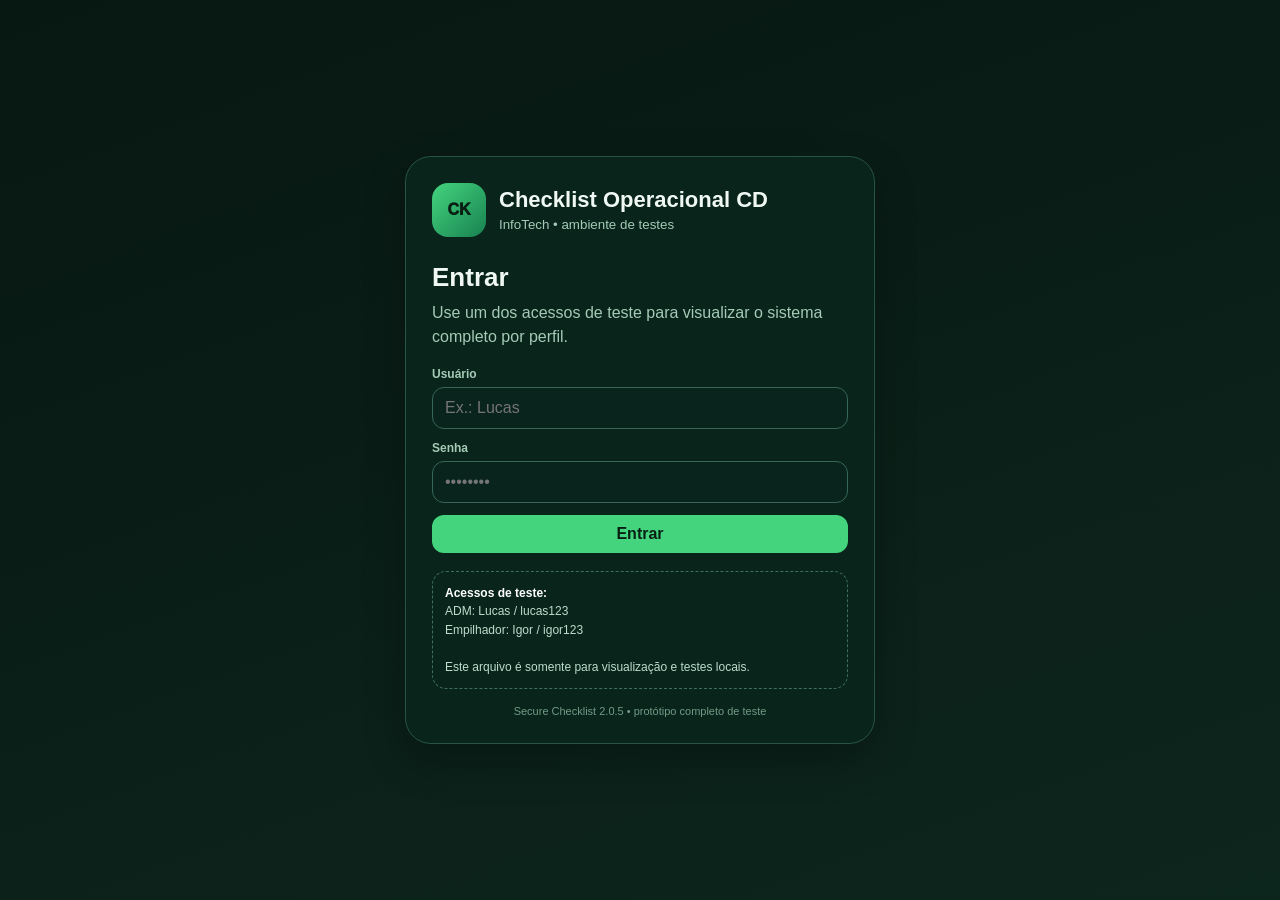
==== index.html @ dc39bf77 "Publica Checklist como página inicial do repositório" ====
<!doctype html>
<html lang="pt-BR">
<head>
<meta charset="utf-8">
<meta name="viewport" content="width=device-width,initial-scale=1,viewport-fit=cover">
<title>InfoTech • Checklist Operacional CD</title>
<style>
:root{
  --bg:#071711;--bg2:#0d261d;--panel:#102d22;--panel2:#173a2c;--line:#285443;
  --green:#44d47e;--green2:#2ab86a;--text:#eff8f2;--muted:#a5cbb7;--card:#f7fbf8;
  --ink:#12241b;--ok:#1c9a55;--warn:#d89a17;--crit:#d84a45;--info:#2d7dd2;
  --shadow:0 16px 40px rgba(0,0,0,.26);--radius:18px;--sidebar:286px;
}
*{box-sizing:border-box}html,body{margin:0;padding:0;background:linear-gradient(160deg,var(--bg),var(--bg2));color:var(--text);font-family:Inter,Segoe UI,Arial,sans-serif}body{min-height:100vh}button,input,select,textarea{font:inherit}button{cursor:pointer}.hidden{display:none!important}.muted{color:var(--muted)}
.btn{border:0;border-radius:12px;padding:10px 14px;font-weight:800;transition:.16s ease;background:#1a4334;color:#fff}.btn:hover{transform:translateY(-1px);filter:brightness(1.05)}.btn:active{transform:none}.btn.primary{background:var(--green);color:#082014}.btn.ghost{background:transparent;border:1px solid var(--line);color:#fff}.btn.danger{background:#7b2e2b}.btn.warn{background:#7a5914}.btn.small{padding:8px 10px;font-size:12px}.icon-btn{width:44px;height:44px;display:grid;place-items:center;padding:0;border-radius:13px}.icon-btn span{font-size:22px;line-height:1}

/* login */
.login-shell{min-height:100vh;display:grid;place-items:center;padding:20px}.login-card{width:min(470px,100%);background:rgba(9,37,28,.96);border:1px solid var(--line);border-radius:26px;padding:26px;box-shadow:var(--shadow)}.login-brand{display:flex;align-items:center;gap:13px}.login-logo{width:54px;height:54px;border-radius:16px;display:grid;place-items:center;background:linear-gradient(135deg,var(--green),#188250);color:#082014;font-weight:950}.login-brand h1{margin:0;font-size:22px}.login-brand small{display:block;color:var(--muted);margin-top:4px}.login-card h2{margin:25px 0 8px;font-size:26px}.login-card p{margin:0 0 18px;color:var(--muted);line-height:1.5}.field{margin-bottom:12px}.field label{display:block;font-size:12px;color:var(--muted);font-weight:800;margin-bottom:6px}.field input,.field select,.field textarea{width:100%;padding:11px 12px;border-radius:12px;border:1px solid #376856;background:#09241c;color:#fff;outline:none}.field textarea{min-height:88px;resize:vertical}.field input:focus,.field select:focus,.field textarea:focus{border-color:var(--green)}.login-error{margin:10px 0 0;padding:10px 12px;border-radius:12px;background:#4b211f;border:1px solid #7f3530;color:#ffd9d6;font-size:13px}.demo-hint{margin-top:18px;padding:12px;border:1px dashed #3f705a;border-radius:14px;color:#bddccc;font-size:12px;line-height:1.55}.demo-hint b{color:#fff}.version{text-align:center;color:#729b87;font-size:11px;margin-top:16px}

/* app shell */
.app{max-width:1450px;margin:0 auto;padding:12px}.topbar{position:sticky;top:8px;z-index:30;display:flex;align-items:center;justify-content:space-between;gap:12px;padding:10px 14px;border:1px solid var(--line);border-radius:18px;background:rgba(7,24,18,.93);backdrop-filter:blur(12px);box-shadow:var(--shadow)}.top-left{display:flex;align-items:center;gap:10px;min-width:0}.brand{display:flex;align-items:center;gap:11px;min-width:0}.logo{width:44px;height:44px;border-radius:14px;display:grid;place-items:center;background:linear-gradient(135deg,var(--green),#1c8a54);font-weight:900;color:#092014;flex:0 0 auto}.brand h1{margin:0;font-size:19px;line-height:1.05;white-space:nowrap;overflow:hidden;text-overflow:ellipsis}.brand small{display:block;color:var(--muted);margin-top:4px;font-size:12px}.top-right{display:flex;align-items:center;gap:8px;flex-wrap:wrap;justify-content:flex-end}.chip{padding:8px 10px;border-radius:999px;border:1px solid var(--line);background:#0c221a;color:var(--muted);font-size:12px;white-space:nowrap}.chip b{color:var(--text)}
.hero{padding:14px 4px 10px;display:flex;align-items:center;justify-content:space-between;gap:12px;flex-wrap:wrap}.hero h2{margin:0;font-size:18px}.hero p{margin:4px 0 0;color:var(--muted);font-size:13px}.hero-actions{display:flex;gap:8px;flex-wrap:wrap}
.kpis{display:grid;grid-template-columns:repeat(5,1fr);gap:10px;margin-bottom:12px}.kpi{background:linear-gradient(145deg,#103527,#0d281f);border:1px solid var(--line);border-radius:16px;padding:12px}.kpi span{display:block;font-size:11px;text-transform:uppercase;letter-spacing:.04em;color:var(--muted)}.kpi strong{display:block;font-size:26px;margin-top:5px}.kpi small{display:block;margin-top:4px;color:#7eb095;font-size:12px}
.nav{display:flex;gap:8px;padding:7px;border:1px solid var(--line);border-radius:15px;background:#0b241c;overflow:auto;margin-bottom:12px}.nav button{border:0;background:transparent;color:var(--muted);padding:10px 14px;border-radius:11px;font-weight:900;white-space:nowrap}.nav button.active{background:var(--green);color:#092014}.toolbar{display:flex;align-items:center;justify-content:space-between;gap:10px;flex-wrap:wrap;margin-bottom:12px}.search{flex:1;min-width:220px}.search input,.toolbar select{width:100%;padding:11px 12px;border-radius:12px;border:1px solid var(--line);background:#0a241b;color:#fff;outline:none}.toolbar select{min-width:160px}.toolbar-right{display:flex;gap:8px;flex-wrap:wrap}
.grid{display:grid;gap:10px}.grid.battery-grid{grid-template-columns:repeat(var(--battery-cols,4),minmax(0,1fr))}.grid.standard-grid{grid-template-columns:repeat(3,minmax(0,1fr))}.card{position:relative;overflow:hidden;background:var(--card);color:var(--ink);border-radius:18px;padding:13px 13px 12px 15px;box-shadow:0 10px 24px rgba(0,0,0,.12);min-width:0}.card::before{content:"";position:absolute;left:0;top:0;bottom:0;width:6px;background:#8aa193}.card.ok::before{background:var(--ok)}.card.warn::before{background:var(--warn)}.card.crit::before{background:var(--crit)}.card.inactive{opacity:.55;filter:grayscale(.2)}.card-head{display:flex;align-items:flex-start;justify-content:space-between;gap:10px;margin-bottom:10px}.code{font-size:11px;text-transform:uppercase;color:#5c7567;font-weight:800;letter-spacing:.05em}.title{font-size:18px;font-weight:900;line-height:1.1;margin-top:2px}.badge{padding:6px 9px;border-radius:999px;font-size:10px;font-weight:900;white-space:nowrap;display:inline-block}.badge.ok{background:#ddf5e6;color:#16713f}.badge.warn{background:#fff1cd;color:#8d5d01}.badge.crit{background:#ffe1df;color:#a5312d}.badge.info{background:#e0edff;color:#215d9e}.badge.gray{background:#e8ecea;color:#5b6f65}.meta{display:grid;grid-template-columns:1fr 1fr;gap:8px;margin-bottom:9px}.meta-box{background:#ecf5f0;border-radius:11px;padding:8px}.meta-box span{display:block;font-size:10px;text-transform:uppercase;color:#5d7668;letter-spacing:.03em}.meta-box b{display:block;font-size:13px;margin-top:4px}.obs{background:#edf5f1;border-radius:11px;padding:9px;font-size:12px;color:#456054;min-height:54px;line-height:1.35}.foot{display:flex;align-items:center;justify-content:space-between;gap:8px;margin-top:10px}.foot small{color:#687f72;font-size:11px}.foot .btn{padding:8px 12px;font-size:12px;border-radius:10px}
.panel{background:#0d2a1f;border:1px solid var(--line);border-radius:16px;padding:14px}.panel h3{margin:0 0 6px;font-size:16px}.panel p{margin:0;color:var(--muted);font-size:13px}.history{display:grid;gap:9px}.history-item{display:flex;align-items:flex-start;justify-content:space-between;gap:14px;background:var(--card);color:var(--ink);padding:13px;border-radius:15px}.history-item b{display:block;color:#137442}.history-item small{display:block;color:#6d8478;margin-top:4px;line-height:1.35}.history-right{text-align:right;min-width:120px}.history-right time{display:block;color:#6d8478;font-size:11px;margin-top:6px}.empty{padding:34px 18px;text-align:center;color:var(--muted);border:1px dashed var(--line);border-radius:16px}

/* sidebar ADM */
.backdrop{position:fixed;inset:0;background:rgba(0,0,0,.45);z-index:60;opacity:0;pointer-events:none;transition:.18s}.backdrop.show{opacity:1;pointer-events:auto}.sidebar{position:fixed;left:0;top:0;bottom:0;width:min(var(--sidebar),88vw);z-index:70;background:#071d16;border-right:1px solid var(--line);box-shadow:20px 0 50px rgba(0,0,0,.35);transform:translateX(-105%);transition:.22s ease;display:flex;flex-direction:column}.sidebar.open{transform:translateX(0)}.sidebar-head{display:flex;align-items:center;justify-content:space-between;padding:16px;border-bottom:1px solid var(--line)}.sidebar-head .brand h1{font-size:17px}.sidebar-user{margin:12px 14px;padding:11px;border-radius:14px;background:#0f2d23;border:1px solid var(--line)}.sidebar-user b{display:block}.sidebar-user small{display:block;color:var(--muted);margin-top:4px}.side-nav{padding:8px;display:grid;gap:5px;overflow:auto}.side-nav button{display:flex;align-items:center;gap:10px;text-align:left;border:0;border-radius:12px;padding:11px 12px;background:transparent;color:#c9e0d5;font-weight:800}.side-nav button:hover{background:#0f3025}.side-nav button.active{background:var(--green);color:#082014}.side-nav .sep{height:1px;background:var(--line);margin:6px 4px}.side-nav .danger-link{color:#ffc0bc}.sidebar-foot{margin-top:auto;padding:12px;border-top:1px solid var(--line);font-size:11px;color:#739a87}

/* ADM pages */
.admin-page{display:none}.admin-page.active{display:block}.admin-header{display:flex;align-items:flex-end;justify-content:space-between;gap:12px;flex-wrap:wrap;margin:4px 0 12px}.admin-header h2{margin:0;font-size:21px}.admin-header p{margin:5px 0 0;color:var(--muted);font-size:13px}.admin-actions{display:flex;gap:8px;flex-wrap:wrap}.admin-kpis{display:grid;grid-template-columns:repeat(4,1fr);gap:10px;margin-bottom:12px}.admin-grid{display:grid;grid-template-columns:1fr 1fr;gap:12px}.admin-card{background:#0e2b21;border:1px solid var(--line);border-radius:17px;padding:14px}.admin-card.full{grid-column:1/-1}.admin-card h3{margin:0 0 6px;font-size:16px}.admin-card p{margin:0 0 12px;color:var(--muted);font-size:12px}.list{display:grid;gap:8px}.list-row{display:flex;justify-content:space-between;gap:12px;align-items:center;padding:10px;border:1px solid var(--line);border-radius:12px;background:#0b241b}.list-row .main{min-width:0}.list-row b{display:block}.list-row small{display:block;color:var(--muted);margin-top:4px}.list-row .controls{display:flex;gap:6px;flex-wrap:wrap;justify-content:flex-end}.progress{height:9px;border-radius:999px;background:#0a2018;overflow:hidden;border:1px solid var(--line)}.progress > span{display:block;height:100%;background:var(--green)}.table-wrap{overflow:auto;border-radius:14px;border:1px solid var(--line)}table{width:100%;border-collapse:collapse;min-width:760px;background:#f8fbfa;color:#10221a}th,td{padding:11px 12px;border-bottom:1px solid #d9e6df;font-size:12px;text-align:left}th{background:#e7f2ed;color:#315548;position:sticky;top:0}td small{color:#6a7f74}.split{display:grid;grid-template-columns:1.2fr .8fr;gap:12px}.filter-row{display:flex;gap:8px;flex-wrap:wrap;margin-bottom:10px}.filter-row input,.filter-row select{padding:10px 11px;border:1px solid var(--line);background:#09241c;color:#fff;border-radius:11px}.statline{display:flex;justify-content:space-between;gap:10px;padding:8px 0;border-bottom:1px solid rgba(255,255,255,.07);font-size:13px}.statline:last-child{border-bottom:0}.statline span{color:var(--muted)}

/* modal */
dialog{width:min(580px,calc(100vw - 24px));border:1px solid var(--line);border-radius:20px;padding:0;background:#0d2b21;color:#fff;box-shadow:var(--shadow)}dialog::backdrop{background:rgba(0,0,0,.48)}.dialog-head,.dialog-foot{padding:16px 18px;border-bottom:1px solid rgba(255,255,255,.08)}.dialog-foot{border-bottom:0;border-top:1px solid rgba(255,255,255,.08);display:flex;justify-content:flex-end;gap:8px;flex-wrap:wrap}.dialog-head h3{margin:0;font-size:18px}.dialog-body{padding:16px 18px}.form-grid{display:grid;grid-template-columns:1fr 1fr;gap:12px}.span-2{grid-column:1/-1}.check-items{display:grid;gap:8px;margin-top:8px}.check-row{display:grid;grid-template-columns:1fr 130px;gap:8px;align-items:center;background:#113226;border-radius:12px;padding:10px}.toast{position:fixed;left:50%;bottom:18px;transform:translateX(-50%) translateY(20px);opacity:0;pointer-events:none;transition:.18s ease;background:#0e2d22;border:1px solid var(--line);color:#fff;padding:12px 15px;border-radius:999px;box-shadow:var(--shadow);z-index:100;max-width:min(95vw,540px);text-align:center}.toast.show{opacity:1;transform:translateX(-50%) translateY(0)}.footer-label{margin-top:12px;text-align:center;color:#80a995;font-size:11px}

@media (max-width:1180px){.grid.battery-grid{grid-template-columns:repeat(var(--battery-cols,4),minmax(0,1fr))}.grid.standard-grid{grid-template-columns:repeat(2,minmax(0,1fr))}.admin-kpis{grid-template-columns:repeat(2,1fr)}}
@media (max-width:930px){.kpis{grid-template-columns:repeat(3,1fr)}.grid.battery-grid{grid-template-columns:repeat(3,minmax(0,1fr))}.admin-grid,.split{grid-template-columns:1fr}.admin-card.full{grid-column:auto}.topbar{align-items:flex-start}}
@media (max-width:720px){.app{padding:10px}.brand h1{font-size:17px}.top-right .chip:nth-of-type(2){display:none}.hero{padding-top:10px}.hero h2{font-size:16px}.kpis{grid-template-columns:repeat(2,1fr)}.grid.battery-grid,.grid.standard-grid{grid-template-columns:repeat(2,minmax(0,1fr))}.form-grid{grid-template-columns:1fr}.span-2{grid-column:auto}.check-row{grid-template-columns:1fr}.admin-kpis{grid-template-columns:1fr 1fr}.list-row{align-items:flex-start;flex-direction:column}.list-row .controls{justify-content:flex-start}}
@media (max-width:460px){.grid.battery-grid,.grid.standard-grid{grid-template-columns:1fr}.kpis,.admin-kpis{grid-template-columns:1fr 1fr}.meta{grid-template-columns:1fr}.history-item{flex-direction:column}.history-right{text-align:left;min-width:0}.brand small{display:none}}
@media print{.topbar,.hero-actions,.toolbar,.nav,.sidebar,.backdrop,.footer-label,.foot .btn{display:none!important}body{background:#fff;color:#000}.app{max-width:none;padding:0}}
</style>
</head>
<body>

<section class="login-shell" id="loginScreen">
  <div class="login-card">
    <div class="login-brand"><div class="login-logo">CK</div><div><h1>Checklist Operacional CD</h1><small>InfoTech • ambiente de testes</small></div></div>
    <h2>Entrar</h2>
    <p>Use um dos acessos de teste para visualizar o sistema completo por perfil.</p>
    <form id="loginForm">
      <div class="field"><label>Usuário</label><input id="loginUser" autocomplete="username" placeholder="Ex.: Lucas"></div>
      <div class="field"><label>Senha</label><input id="loginPass" type="password" autocomplete="current-password" placeholder="••••••••"></div>
      <button class="btn primary" style="width:100%" type="submit">Entrar</button>
      <div class="login-error hidden" id="loginError">Usuário ou senha incorretos.</div>
    </form>
    <div class="demo-hint"><b>Acessos de teste:</b><br>ADM: Lucas / lucas123<br>Empilhador: Igor / igor123<br><br>Este arquivo é somente para visualização e testes locais.</div>
    <div class="version">Secure Checklist 2.0.5 • protótipo completo de teste</div>
  </div>
</section>

<div id="appScreen" class="hidden">
  <div class="backdrop" id="backdrop"></div>

  <aside class="sidebar" id="sidebar">
    <div class="sidebar-head">
      <div class="brand"><div class="logo">CK</div><div><h1>Administração</h1><small>Checklist CD</small></div></div>
      <button class="btn ghost small" id="closeSidebar">Fechar</button>
    </div>
    <div class="sidebar-user"><b id="sideUser">Lucas</b><small id="sideRole">Administrador</small></div>
    <nav class="side-nav" id="sideNav">
      <button class="active" data-admin-page="overview">▦ Visão geral</button>
      <button data-admin-page="operations">✓ Checklists</button>
      <button data-admin-page="equipment">▣ Equipamentos</button>
      <button data-admin-page="issues">⚠ Pendências</button>
      <button data-admin-page="history">◷ Histórico / Auditoria</button>
      <button data-admin-page="users">♙ Usuários e acessos</button>
      <button data-admin-page="templates">☷ Modelos de checklist</button>
      <button data-admin-page="reports">▤ Relatórios</button>
      <button data-admin-page="settings">⚙ Configurações</button>
      <div class="sep"></div>
      <button id="backToOperation">← Voltar para operação</button>
      <button class="danger-link" id="sideLogout">⏻ Sair</button>
    </nav>
    <div class="sidebar-foot">InfoTech • protótipo local • dados demonstrativos</div>
  </aside>

  <main class="app">
    <header class="topbar">
      <div class="top-left">
        <button class="btn ghost icon-btn hidden" id="menuBtn" aria-label="Abrir menu"><span>☰</span></button>
        <div class="brand"><div class="logo">CK</div><div><h1>Checklist Operacional CD</h1><small>Selene • tablet / totem</small></div></div>
      </div>
      <div class="top-right">
        <div class="chip"><b id="userName">Usuário</b></div>
        <div class="chip"><b id="roleName">Perfil</b></div>
        <div class="chip"><b>Turno:</b> T3 • 21:30–05:00</div>
        <button class="btn ghost small" id="logoutBtn">Sair</button>
      </div>
    </header>

    <section id="operationView">
      <section class="hero">
        <div><h2>Controle rápido dos equipamentos</h2><p><span id="todayText"></span> • <span id="serverTime"></span></p></div>
        <div class="hero-actions"><button class="btn ghost" id="printBtn">Imprimir / PDF</button><button class="btn ghost" id="exportBtn">Exportar CSV</button><button class="btn primary" id="newChecklistBtn">+ Novo checklist</button></div>
      </section>

      <section class="kpis">
        <div class="kpi"><span>OK</span><strong id="kpiOk">0</strong><small>em dia</small></div>
        <div class="kpi"><span>Atenção</span><strong id="kpiWarn">0</strong><small>acompanhar</small></div>
        <div class="kpi"><span>Críticos</span><strong id="kpiCrit">0</strong><small>ação necessária</small></div>
        <div class="kpi"><span>Trocas</span><strong id="kpiSwaps">0</strong><small>últimos registros</small></div>
        <div class="kpi"><span>Histórico</span><strong id="kpiHistory">0</strong><small>eventos salvos</small></div>
      </section>

      <nav class="nav" id="nav">
        <button class="active" data-tab="bateria">Baterias</button>
        <button data-tab="empilhadeira">Empilhadeiras</button>
        <button data-tab="tablet">Tablets</button>
        <button data-tab="historico">Histórico</button>
      </nav>

      <section class="toolbar" id="toolbar">
        <div class="search"><input id="searchInput" placeholder="Pesquisar código, equipamento, operador ou observação"></div>
        <div class="toolbar-right"><select id="statusFilter"><option value="all">Todos os status</option><option value="ok">OK</option><option value="warn">Atenção</option><option value="crit">Crítico</option></select></div>
      </section>

      <section id="equipmentsSection"><div id="equipmentGrid" class="grid battery-grid"></div></section>
      <section id="historySection" class="hidden"><div class="panel" style="margin-bottom:10px"><h3>Histórico de checklists</h3><p>Um novo checklist atualiza o estado atual do equipamento e mantém os registros anteriores no histórico.</p></div><div class="history" id="historyList"></div></section>
    </section>

    <section id="adminView" class="hidden">
      <div class="admin-page active" data-page="overview">
        <div class="admin-header"><div><h2>Visão geral do ADM</h2><p>Resumo da operação e atalhos administrativos.</p></div><div class="admin-actions"><button class="btn primary" data-open-checklist>+ Novo checklist</button><button class="btn" data-admin-page-jump="issues">Ver pendências</button></div></div>
        <div class="admin-kpis">
          <div class="kpi"><span>Equipamentos ativos</span><strong id="admActive">0</strong><small>cadastrados</small></div>
          <div class="kpi"><span>Pendências abertas</span><strong id="admIssues">0</strong><small>em tratamento</small></div>
          <div class="kpi"><span>Checklists hoje</span><strong id="admToday">0</strong><small>registrados</small></div>
          <div class="kpi"><span>Usuários ativos</span><strong id="admUsers">0</strong><small>com acesso</small></div>
        </div>
        <div class="admin-grid">
          <div class="admin-card"><h3>Status da operação</h3><p>Distribuição atual dos equipamentos.</p><div class="statline"><span>OK</span><b id="admOk"></b></div><div class="statline"><span>Atenção</span><b id="admWarn"></b></div><div class="statline"><span>Críticos</span><b id="admCrit"></b></div><div class="statline"><span>Inativos</span><b id="admInactive"></b></div></div>
          <div class="admin-card"><h3>Ações rápidas</h3><p>Atalhos sem encher a tela principal.</p><div class="list"><button class="btn" data-admin-page-jump="equipment">Gerenciar equipamentos</button><button class="btn" data-admin-page-jump="users">Gerenciar acessos</button><button class="btn" data-admin-page-jump="templates">Modelos de checklist</button><button class="btn" data-admin-page-jump="reports">Relatórios</button></div></div>
          <div class="admin-card full"><h3>Últimas ocorrências</h3><p>Registros recentes com atenção administrativa.</p><div id="admRecent" class="list"></div></div>
        </div>
      </div>

      <div class="admin-page" data-page="operations">
        <div class="admin-header"><div><h2>Checklists</h2><p>O ADM pode executar os mesmos checklists do perfil operacional e acompanhar os últimos registros.</p></div><div class="admin-actions"><button class="btn primary" data-open-checklist>+ Novo checklist</button><button class="btn" id="goOperationBtn">Abrir tela operacional</button></div></div>
        <div class="split"><div class="admin-card"><h3>Últimos checklists</h3><div id="admChecklistList" class="list"></div></div><div class="admin-card"><h3>Resumo por tipo</h3><div class="statline"><span>Baterias</span><b id="sumBat"></b></div><div class="statline"><span>Empilhadeiras</span><b id="sumEmp"></b></div><div class="statline"><span>Tablets</span><b id="sumTab"></b></div><div class="statline"><span>Histórico total</span><b id="sumHist"></b></div></div></div>
      </div>

      <div class="admin-page" data-page="equipment">
        <div class="admin-header"><div><h2>Equipamentos</h2><p>Cadastre, edite, ative ou desative equipamentos sem apagar o histórico.</p></div><div class="admin-actions"><button class="btn primary" id="addEquipmentBtn">+ Adicionar equipamento</button></div></div>
        <div class="filter-row"><input id="admEquipSearch" placeholder="Pesquisar equipamento"><select id="admEquipType"><option value="all">Todos os tipos</option><option value="bateria">Baterias</option><option value="empilhadeira">Empilhadeiras</option><option value="tablet">Tablets</option></select></div>
        <div id="equipmentAdminList" class="list"></div>
      </div>

      <div class="admin-page" data-page="issues">
        <div class="admin-header"><div><h2>Pendências</h2><p>Trate itens críticos ou em atenção e registre a solução.</p></div><div class="admin-actions"><button class="btn" id="resolveAllDemo">Resolver pendências de teste</button></div></div>
        <div id="issuesList" class="list"></div>
      </div>

      <div class="admin-page" data-page="history">
        <div class="admin-header"><div><h2>Histórico / Auditoria</h2><p>Visualização de eventos de checklist, alterações administrativas e acessos.</p></div><div class="admin-actions"><button class="btn" id="downloadAudit">Exportar auditoria</button></div></div>
        <div class="table-wrap"><table><thead><tr><th>Data/hora</th><th>Usuário</th><th>Evento</th><th>Origem</th><th>Detalhe</th></tr></thead><tbody id="auditBody"></tbody></table></div>
      </div>

      <div class="admin-page" data-page="users">
        <div class="admin-header"><div><h2>Usuários e acessos</h2><p>Gerencie quem entra como ADM/TI ou Operador/Empilhador.</p></div><div class="admin-actions"><button class="btn primary" id="addUserBtn">+ Adicionar usuário</button></div></div>
        <div id="usersList" class="list"></div>
      </div>

      <div class="admin-page" data-page="templates">
        <div class="admin-header"><div><h2>Modelos de checklist</h2><p>Itens usados em cada tipo de equipamento. No sistema real, versões homologadas ficam auditadas.</p></div><div class="admin-actions"><button class="btn" id="newTemplateBtn">Nova versão</button></div></div>
        <div id="templatesList" class="admin-grid"></div>
      </div>

      <div class="admin-page" data-page="reports">
        <div class="admin-header"><div><h2>Relatórios</h2><p>Resumo operacional para acompanhamento e apresentação.</p></div><div class="admin-actions"><button class="btn" id="reportCsv">Exportar CSV</button><button class="btn" id="reportPdf">Imprimir / PDF</button></div></div>
        <div class="admin-grid"><div class="admin-card"><h3>Conformidade atual</h3><p>Percentual de equipamentos sem alerta.</p><div class="progress"><span id="complianceBar" style="width:0%"></span></div><div class="statline"><span>Conformidade</span><b id="complianceText"></b></div></div><div class="admin-card"><h3>Registros</h3><div class="statline"><span>Histórico</span><b id="reportHist"></b></div><div class="statline"><span>Pendências</span><b id="reportIssues"></b></div><div class="statline"><span>Equipamentos</span><b id="reportEquip"></b></div></div><div class="admin-card full"><h3>Observação</h3><p>Na versão conectada ao servidor, os relatórios podem consolidar período, operador, equipamento, status e auditoria sem expor dados desnecessários.</p></div></div>
      </div>

      <div class="admin-page" data-page="settings">
        <div class="admin-header"><div><h2>Configurações</h2><p>Preferências gerais do ambiente de checklist.</p></div></div>
        <div class="admin-grid"><div class="admin-card"><h3>Interface</h3><div class="field"><label>Grade de baterias no tablet</label><select id="gridSetting"><option value="4" selected>4 colunas</option><option value="3">3 colunas</option><option value="2">2 colunas</option></select></div><button class="btn" id="saveUiSettings">Salvar aparência</button></div><div class="admin-card"><h3>Operação</h3><div class="field"><label>Regra do novo checklist</label><select disabled><option>Atualiza o estado atual e mantém o anterior no histórico</option></select></div><p style="margin-top:10px">Essa regra fica fixa para não duplicar cards do mesmo equipamento.</p></div><div class="admin-card"><h3>Backup</h3><p>No servidor real, backup e restauração ficam protegidos pelo perfil TI.</p><button class="btn" id="backupBtn">Simular backup</button></div><div class="admin-card"><h3>Saúde do sistema</h3><p>Validação visual do protótipo local.</p><button class="btn" id="healthBtn">Executar verificação</button><div id="healthResult" class="muted" style="margin-top:10px;font-size:12px"></div></div></div>
      </div>
    </section>

    <div class="footer-label">InfoTech • Secure Checklist 2.0.5 • arquivo completo para testes locais</div>
  </main>
</div>

<dialog id="checklistDialog">
  <div class="dialog-head"><h3>Novo checklist</h3></div>
  <form id="checklistForm"><div class="dialog-body"><div class="form-grid">
    <div class="field"><label>Tipo</label><select id="ckType"><option value="bateria">Bateria</option><option value="empilhadeira">Empilhadeira</option><option value="tablet">Tablet</option></select></div>
    <div class="field"><label>Equipamento</label><select id="ckEquipment"></select></div>
    <div class="field battery-field"><label>Nível de água</label><select id="ckWater"><option value="Cheio">Cheio</option><option value="Abastecer">Abastecer</option><option value="Vazio">Vazio</option></select></div>
    <div class="field"><label>Status final</label><select id="ckStatus"><option value="ok">OK</option><option value="warn">Atenção</option><option value="crit">Crítico</option></select></div>
    <div class="field"><label>Operador</label><input id="ckOperator" maxlength="80"></div>
    <div class="field battery-field"><label>Litros</label><input id="ckLiters" inputmode="decimal" placeholder="Ex.: 2,5"></div>
    <div class="field span-2"><label>Observação</label><textarea id="ckObservation" maxlength="500" placeholder="Descreva o que foi verificado..."></textarea></div>
  </div><div style="margin-top:14px;font-size:13px;font-weight:800">Itens de verificação</div><div class="check-items" id="checkItems"></div></div>
  <div class="dialog-foot"><button type="button" class="btn ghost" data-close="checklistDialog">Cancelar</button><button type="submit" class="btn primary">Salvar checklist</button></div></form>
</dialog>

<dialog id="equipmentDialog">
  <div class="dialog-head"><h3 id="equipmentDialogTitle">Adicionar equipamento</h3></div>
  <form id="equipmentForm"><div class="dialog-body"><div class="form-grid">
    <div class="field"><label>Código</label><input id="eqCode" maxlength="20" placeholder="Ex.: BAT-11"></div>
    <div class="field"><label>Nome</label><input id="eqName" maxlength="60" placeholder="Ex.: Bateria 11"></div>
    <div class="field"><label>Tipo</label><select id="eqType"><option value="bateria">Bateria</option><option value="empilhadeira">Empilhadeira</option><option value="tablet">Tablet</option></select></div>
    <div class="field"><label>Status inicial</label><select id="eqStatus"><option value="ok">OK</option><option value="warn">Atenção</option><option value="crit">Crítico</option></select></div>
  </div></div><div class="dialog-foot"><button type="button" class="btn ghost" data-close="equipmentDialog">Cancelar</button><button type="submit" class="btn primary">Salvar</button></div></form>
</dialog>

<dialog id="userDialog">
  <div class="dialog-head"><h3>Adicionar usuário</h3></div>
  <form id="userForm"><div class="dialog-body"><div class="form-grid">
    <div class="field"><label>Nome</label><input id="usrName" maxlength="60"></div>
    <div class="field"><label>Usuário</label><input id="usrUser" maxlength="30"></div>
    <div class="field"><label>Perfil</label><select id="usrRole"><option value="emp">Empilhador / Operador</option><option value="adm">ADM / TI</option></select></div>
    <div class="field"><label>Senha temporária</label><input id="usrPass" type="text" maxlength="30"></div>
  </div></div><div class="dialog-foot"><button type="button" class="btn ghost" data-close="userDialog">Cancelar</button><button type="submit" class="btn primary">Criar acesso</button></div></form>
</dialog>

<dialog id="issueDialog">
  <div class="dialog-head"><h3>Tratar pendência</h3></div>
  <form id="issueForm"><div class="dialog-body"><input type="hidden" id="issueId"><div class="field"><label>Equipamento</label><input id="issueEquipment" readonly></div><div class="field"><label>Status</label><select id="issueStatus"><option value="open">Aberta</option><option value="in_progress">Em tratamento</option><option value="resolved">Resolvida</option></select></div><div class="field"><label>Resolução / observação</label><textarea id="issueResolution"></textarea></div></div><div class="dialog-foot"><button type="button" class="btn ghost" data-close="issueDialog">Cancelar</button><button type="submit" class="btn primary">Salvar tratamento</button></div></form>
</dialog>

<div class="toast" id="toast"></div>

<script>
(()=>{
const $=(s,p=document)=>p.querySelector(s), $$=(s,p=document)=>Array.from(p.querySelectorAll(s));
const statusLabel={ok:'OK',warn:'ATENÇÃO',crit:'CRÍTICO'};
const typeLabel={bateria:'Bateria',empilhadeira:'Empilhadeira',tablet:'Tablet'};
const templates={bateria:['Integridade externa','Cabos e conectores','Oxidação / vazamento','Nível de água'],empilhadeira:['Freios','Buzina / sinalização','Garfos / torre','Rodas / pneus','Vazamentos aparentes'],tablet:['Tela e touch','Bateria','Conector / carregamento','Rede / acesso ao sistema']};
const now=new Date();
function fmt(dt){return new Date(dt).toLocaleString('pt-BR',{day:'2-digit',month:'2-digit',year:'numeric',hour:'2-digit',minute:'2-digit'})}
function esc(v){return String(v??'').replace(/[&<>"']/g,m=>({"&":"&amp;","<":"&lt;",">":"&gt;","\"":"&quot;","'":"&#39;"}[m]))}
function toast(msg){const t=$('#toast');t.textContent=msg;t.classList.add('show');clearTimeout(window._toast);window._toast=setTimeout(()=>t.classList.remove('show'),2500)}
function uid(prefix='id'){return prefix+'_'+Date.now()+'_'+Math.random().toString(16).slice(2)}

let users=[
  {id:'u1',name:'Lucas',username:'Lucas',password:'lucas123',role:'adm',active:true},
  {id:'u2',name:'Igor',username:'Igor',password:'igor123',role:'emp',active:true}
];
let equipment=[
  {id:'bat01',code:'BAT-01',name:'Bateria 01',type:'bateria',status:'ok',water:'Cheio',liters:'2,5',operator:'Igor',obs:'Abastecimento concluído, conectores em boas condições.',lastCheck:'2026-09-01T01:50:00',active:true},
  {id:'bat03',code:'BAT-03',name:'Bateria 03',type:'bateria',status:'warn',water:'Abastecer',liters:'0',operator:'Igor',obs:'Nível de água requer acompanhamento.',lastCheck:'2026-09-01T01:32:00',active:true},
  {id:'bat05',code:'BAT-05',name:'Bateria 05',type:'bateria',status:'ok',water:'Cheio',liters:'1,8',operator:'Igor',obs:'Sem observações.',lastCheck:'2026-09-01T00:58:00',active:true},
  {id:'bat06',code:'BAT-06',name:'Bateria 06',type:'bateria',status:'ok',water:'Cheio',liters:'2,0',operator:'Igor',obs:'Checklist finalizado.',lastCheck:'2026-09-01T00:41:00',active:true},
  {id:'bat07',code:'BAT-07',name:'Bateria 07',type:'bateria',status:'crit',water:'Vazio',liters:'0',operator:'Igor',obs:'Sem água suficiente. Não liberar sem reabastecer.',lastCheck:'2026-09-01T00:20:00',active:true},
  {id:'bat08',code:'BAT-08',name:'Bateria 08',type:'bateria',status:'ok',water:'Cheio',liters:'2,2',operator:'Igor',obs:'Sem observações.',lastCheck:'2026-09-01T01:10:00',active:true},
  {id:'bat09',code:'BAT-09',name:'Bateria 09',type:'bateria',status:'warn',water:'Abastecer',liters:'0,5',operator:'Igor',obs:'Revisar novamente no próximo turno.',lastCheck:'2026-09-01T01:03:00',active:true},
  {id:'bat10',code:'BAT-10',name:'Bateria 10',type:'bateria',status:'ok',water:'Cheio',liters:'1,4',operator:'Igor',obs:'Sem observações.',lastCheck:'2026-09-01T00:33:00',active:true},
  {id:'emp01',code:'EMP-01',name:'Empilhadeira 01',type:'empilhadeira',status:'ok',operator:'Igor',obs:'Checklist em dia.',lastCheck:'2026-09-01T01:20:00',active:true},
  {id:'emp03',code:'EMP-03',name:'Empilhadeira 03',type:'empilhadeira',status:'crit',operator:'Igor',obs:'Revisar condição dos cabos antes da próxima operação.',lastCheck:'2026-09-01T00:55:00',active:true},
  {id:'toy01',code:'TOY-01',name:'Toyota 01',type:'empilhadeira',status:'ok',operator:'Igor',obs:'Sem observações.',lastCheck:'2026-09-01T01:14:00',active:true},
  {id:'tab01',code:'TAB-01',name:'Tablet 01',type:'tablet',status:'ok',operator:'Lucas',obs:'Operacional.',lastCheck:'2026-09-01T01:37:00',active:true},
  {id:'tab03',code:'TAB-03',name:'Tablet 03',type:'tablet',status:'warn',operator:'Lucas',obs:'Bateria descarregando mais rápido que o esperado.',lastCheck:'2026-09-01T00:48:00',active:true},
  {id:'tab04',code:'TAB-04',name:'Tablet 04',type:'tablet',status:'ok',operator:'Lucas',obs:'Operacional.',lastCheck:'2026-09-01T01:25:00',active:true}
];
let history=[
  {id:'h1',kind:'checklist',equipmentId:'bat03',equipment:'BAT-03 · Bateria 03',status:'warn',operator:'Igor',obs:'Nível de água requer acompanhamento.',details:'Checklist salvo e estado atual atualizado.',createdAt:'2026-09-01T01:32:00'},
  {id:'h2',kind:'checklist',equipmentId:'emp03',equipment:'EMP-03 · Empilhadeira 03',status:'crit',operator:'Igor',obs:'Revisar condição dos cabos antes da próxima operação.',details:'Checklist salvo e estado atual atualizado.',createdAt:'2026-09-01T00:55:00'},
  {id:'h3',kind:'swap',equipmentId:'bat05',equipment:'BAT-05 → BAT-01',status:'ok',operator:'Igor',obs:'Troca realizada normalmente.',details:'Horímetros 2231 / 2240.',createdAt:'2026-08-31T23:18:00'},
  {id:'h4',kind:'checklist',equipmentId:'tab03',equipment:'TAB-03 · Tablet 03',status:'warn',operator:'Lucas',obs:'Bateria descarregando mais rápido que o esperado.',details:'Checklist salvo e estado atual atualizado.',createdAt:'2026-09-01T00:48:00'}
];
let issues=[
  {id:'i1',equipmentId:'bat03',code:'BAT-03',name:'Bateria 03',severity:'warn',status:'open',summary:'Nível de água requer acompanhamento.',resolution:''},
  {id:'i2',equipmentId:'bat07',code:'BAT-07',name:'Bateria 07',severity:'crit',status:'open',summary:'Sem água suficiente. Não liberar sem reabastecer.',resolution:''},
  {id:'i3',equipmentId:'emp03',code:'EMP-03',name:'Empilhadeira 03',severity:'crit',status:'in_progress',summary:'Revisar condição dos cabos antes da próxima operação.',resolution:'Avaliação iniciada.'}
];
let audit=[
  {at:'2026-09-01T02:02:00',user:'Lucas',event:'LOGIN_SUCCESS',origin:'ADM',detail:'Acesso administrativo de teste'},
  {at:'2026-09-01T01:32:00',user:'Igor',event:'CHECKLIST_CREATED',origin:'Operação',detail:'BAT-03 • Atenção'},
  {at:'2026-09-01T00:55:00',user:'Igor',event:'CHECKLIST_CREATED',origin:'Operação',detail:'EMP-03 • Crítico'}
];
let currentUser=null,currentTab='bateria',currentAdminPage='overview',editingEquipmentId=null;

function login(user,pass){return users.find(u=>u.active&&u.username.toLowerCase()===user.trim().toLowerCase()&&u.password===pass)}
function applyUser(){
  $('#userName').textContent=currentUser.name;
  $('#roleName').textContent=currentUser.role==='adm'?'ADM / TI':'Empilhador';
  $('#menuBtn').classList.toggle('hidden',currentUser.role!=='adm');
  $('#sideUser').textContent=currentUser.name;
  $('#sideRole').textContent=currentUser.role==='adm'?'Administrador / TI':'Operador';
  if(currentUser.role!=='adm') closeSidebar();
}
function logout(){currentUser=null;$('#appScreen').classList.add('hidden');$('#loginScreen').classList.remove('hidden');$('#loginPass').value='';closeSidebar();}

function openSidebar(){if(currentUser?.role!=='adm')return;$('#sidebar').classList.add('open');$('#backdrop').classList.add('show')}
function closeSidebar(){$('#sidebar').classList.remove('open');$('#backdrop').classList.remove('show')}
function showOperation(){currentAdminPage='overview';$('#adminView').classList.add('hidden');$('#operationView').classList.remove('hidden');closeSidebar()}
function showAdmin(page='overview'){
  if(currentUser?.role!=='adm')return;
  currentAdminPage=page;$('#operationView').classList.add('hidden');$('#adminView').classList.remove('hidden');
  $$('.admin-page').forEach(x=>x.classList.toggle('active',x.dataset.page===page));
  $$('#sideNav [data-admin-page]').forEach(x=>x.classList.toggle('active',x.dataset.adminPage===page));
  renderAdmin();closeSidebar();
}

function calcKPIs(){
  const active=equipment.filter(e=>e.active),ok=active.filter(e=>e.status==='ok').length,warn=active.filter(e=>e.status==='warn').length,crit=active.filter(e=>e.status==='crit').length;
  $('#kpiOk').textContent=ok;$('#kpiWarn').textContent=warn;$('#kpiCrit').textContent=crit;$('#kpiSwaps').textContent=history.filter(h=>h.kind==='swap').length;$('#kpiHistory').textContent=history.length;
}
function filteredList(){
  const q=$('#searchInput').value.trim().toLowerCase(),f=$('#statusFilter').value;
  return equipment.filter(e=>e.active&&e.type===currentTab).filter(e=>{if(f!=='all'&&e.status!==f)return false;const text=`${e.code} ${e.name} ${e.operator} ${e.obs} ${e.water||''}`.toLowerCase();return !q||text.includes(q)})
}
function cardHTML(e){
  const extraA=e.type==='bateria'?`<div class="meta-box"><span>Nível de água</span><b>${esc(e.water||'—')}</b></div>`:`<div class="meta-box"><span>Status</span><b>${statusLabel[e.status]}</b></div>`;
  const extraB=e.type==='bateria'?`<div class="meta-box"><span>Litros</span><b>${esc(e.liters||'0')}</b></div>`:`<div class="meta-box"><span>Último check</span><b>${esc(fmt(e.lastCheck))}</b></div>`;
  return `<article class="card ${esc(e.status)}"><div class="card-head"><div><div class="code">${esc(e.code)}</div><div class="title">${esc(e.name)}</div></div><span class="badge ${esc(e.status)}">${esc(statusLabel[e.status])}</span></div><div class="meta">${extraA}${extraB}<div class="meta-box"><span>Operador</span><b>${esc(e.operator||'—')}</b></div><div class="meta-box"><span>Atualização</span><b>${esc(fmt(e.lastCheck))}</b></div></div><div class="obs">${esc(e.obs||'Sem observações.')}</div><div class="foot"><small>1 estado atual por equipamento</small><button class="btn primary" data-check="${esc(e.id)}">Checklist</button></div></article>`
}
function renderEquipment(){const grid=$('#equipmentGrid'),list=filteredList();grid.className=`grid ${currentTab==='bateria'?'battery-grid':'standard-grid'}`;grid.innerHTML=list.length?list.map(cardHTML).join(''):'<div class="empty">Nenhum equipamento encontrado.</div>'}
function renderHistory(){const q=$('#searchInput').value.trim().toLowerCase();const rows=history.filter(h=>!q||JSON.stringify(h).toLowerCase().includes(q));$('#historyList').innerHTML=rows.length?rows.map(h=>`<div class="history-item"><div><b>${esc(h.equipment)}</b><small>${esc(h.kind==='swap'?'Troca de bateria':'Checklist')} • ${esc(h.details)}</small><small>${esc(h.obs)}</small><small>${esc(h.operator)}</small></div><div class="history-right"><span class="badge ${esc(h.status)}">${esc(h.kind==='swap'?'TROCA':statusLabel[h.status])}</span><time>${esc(fmt(h.createdAt))}</time></div></div>`).join(''):'<div class="empty">Sem registros.</div>'}
function setTab(tab){currentTab=tab;$$('#nav button').forEach(b=>b.classList.toggle('active',b.dataset.tab===tab));const hist=tab==='historico';$('#historySection').classList.toggle('hidden',!hist);$('#equipmentsSection').classList.toggle('hidden',hist);$('#statusFilter').closest('.toolbar-right').classList.toggle('hidden',hist);hist?renderHistory():renderEquipment()}

function renderCheckItems(type){$('#checkItems').innerHTML=templates[type].map((item,i)=>`<div class="check-row"><span>${esc(item)}</span><select data-checkitem="${i}"><option value="ok">OK</option><option value="warn">Atenção</option><option value="crit">Crítico</option></select></div>`).join('')}
function refreshEquipmentSelect(type,selectedId=''){
  const list=equipment.filter(e=>e.active&&e.type===type);$('#ckEquipment').innerHTML=list.map(e=>`<option value="${e.id}" ${e.id===selectedId?'selected':''}>${esc(e.code)} · ${esc(e.name)}</option>`).join('');
  const target=equipment.find(e=>e.id===$('#ckEquipment').value)||list[0];if(target){$('#ckStatus').value=target.status;$('#ckOperator').value=currentUser?.name||target.operator||'';$('#ckObservation').value=target.obs==='Sem observações.'?'':(target.obs||'');$('#ckLiters').value=target.liters||'';$('#ckWater').value=target.water||'Cheio'}
  const showBattery=type==='bateria';$$('.battery-field').forEach(el=>el.classList.toggle('hidden',!showBattery));renderCheckItems(type)
}
function openChecklist(id=''){
  let target=equipment.find(e=>e.id===id&&e.active);if(!target)target=equipment.find(e=>e.active&&e.type===(currentTab==='historico'?'bateria':currentTab))||equipment.find(e=>e.active);
  if(!target){toast('Nenhum equipamento ativo.');return}$('#ckType').value=target.type;refreshEquipmentSelect(target.type,target.id);$('#checklistDialog').showModal()
}
function syncIssueFromEquipment(item){
  let issue=issues.find(i=>i.equipmentId===item.id&&i.status!=='resolved');
  if(item.status==='ok'){if(issue){issue.status='resolved';issue.resolution='Resolvida automaticamente após novo checklist OK.'}return}
  if(!issue){issues.unshift({id:uid('issue'),equipmentId:item.id,code:item.code,name:item.name,severity:item.status,status:'open',summary:item.obs,resolution:''})}else{issue.severity=item.status;issue.summary=item.obs}
}
function saveChecklist(ev){
  ev.preventDefault();const id=$('#ckEquipment').value,item=equipment.find(e=>e.id===id);if(!item)return;
  const previous={status:item.status,obs:item.obs,water:item.water,liters:item.liters,operator:item.operator,lastCheck:item.lastCheck};
  const checks=$$('#checkItems select').map(s=>s.value),derived=checks.includes('crit')?'crit':checks.includes('warn')?'warn':'ok';
  item.status=$('#ckStatus').value||derived;item.operator=$('#ckOperator').value.trim()||currentUser.name;item.obs=$('#ckObservation').value.trim()||'Sem observações.';item.lastCheck=new Date().toISOString();if(item.type==='bateria'){item.water=$('#ckWater').value;item.liters=$('#ckLiters').value.trim()||'0'}
  history.unshift({id:uid('h'),kind:'checklist',equipmentId:item.id,equipment:`${item.code} · ${item.name}`,status:item.status,operator:item.operator,obs:item.obs,details:`Novo checklist substituiu o estado atual. Estado anterior: ${statusLabel[previous.status]}.`,createdAt:item.lastCheck});
  audit.unshift({at:item.lastCheck,user:currentUser.name,event:'CHECKLIST_CREATED',origin:currentUser.role==='adm'?'ADM':'Operação',detail:`${item.code} • ${statusLabel[item.status]}`});syncIssueFromEquipment(item);
  calcKPIs();renderEquipment();renderHistory();renderAdmin();$('#checklistDialog').close();toast('Checklist salvo. O estado atual foi substituído e o anterior ficou no histórico.')
}

function renderAdmin(){
  if(currentUser?.role!=='adm')return;
  const active=equipment.filter(e=>e.active),openIssues=issues.filter(i=>i.status!=='resolved');
  $('#admActive').textContent=active.length;$('#admIssues').textContent=openIssues.length;$('#admToday').textContent=history.filter(h=>h.kind==='checklist').length;$('#admUsers').textContent=users.filter(u=>u.active).length;
  $('#admOk').textContent=active.filter(e=>e.status==='ok').length;$('#admWarn').textContent=active.filter(e=>e.status==='warn').length;$('#admCrit').textContent=active.filter(e=>e.status==='crit').length;$('#admInactive').textContent=equipment.filter(e=>!e.active).length;
  $('#admRecent').innerHTML=issues.slice(0,4).map(i=>`<div class="list-row"><div class="main"><b>${esc(i.code)} · ${esc(i.name)}</b><small>${esc(i.summary)}</small></div><span class="badge ${esc(i.severity)}">${i.status==='resolved'?'RESOLVIDA':i.status==='in_progress'?'EM TRATAMENTO':'ABERTA'}</span></div>`).join('')||'<div class="empty">Nenhuma ocorrência.</div>';
  $('#admChecklistList').innerHTML=history.filter(h=>h.kind==='checklist').slice(0,8).map(h=>`<div class="list-row"><div class="main"><b>${esc(h.equipment)}</b><small>${esc(h.operator)} • ${esc(fmt(h.createdAt))}</small></div><span class="badge ${esc(h.status)}">${statusLabel[h.status]}</span></div>`).join('');
  $('#sumBat').textContent=active.filter(e=>e.type==='bateria').length;$('#sumEmp').textContent=active.filter(e=>e.type==='empilhadeira').length;$('#sumTab').textContent=active.filter(e=>e.type==='tablet').length;$('#sumHist').textContent=history.length;
  renderAdminEquipment();renderIssues();renderUsers();renderTemplates();renderAudit();renderReports();
}
function renderAdminEquipment(){
  const q=($('#admEquipSearch')?.value||'').toLowerCase(),t=$('#admEquipType')?.value||'all';const rows=equipment.filter(e=>(t==='all'||e.type===t)&&(!q||`${e.code} ${e.name}`.toLowerCase().includes(q)));
  $('#equipmentAdminList').innerHTML=rows.map(e=>`<div class="list-row"><div class="main"><b>${esc(e.code)} · ${esc(e.name)}</b><small>${typeLabel[e.type]} • ${e.active?'Ativo':'Inativo'} • ${statusLabel[e.status]}</small></div><div class="controls"><button class="btn small" data-edit-equipment="${e.id}">Editar</button><button class="btn small ${e.active?'warn':'primary'}" data-toggle-equipment="${e.id}">${e.active?'Desativar':'Ativar'}</button><button class="btn small" data-admin-check="${e.id}">Checklist</button></div></div>`).join('')||'<div class="empty">Nenhum equipamento.</div>'
}
function renderIssues(){
  $('#issuesList').innerHTML=issues.map(i=>`<div class="list-row"><div class="main"><b>${esc(i.code)} · ${esc(i.name)}</b><small>${esc(i.summary)}</small><small>Status: ${i.status==='resolved'?'Resolvida':i.status==='in_progress'?'Em tratamento':'Aberta'}${i.resolution?` • ${esc(i.resolution)}`:''}</small></div><div class="controls"><span class="badge ${esc(i.severity)}">${i.severity==='crit'?'CRÍTICO':'ATENÇÃO'}</span>${i.status!=='resolved'?`<button class="btn small" data-treat-issue="${i.id}">Tratar</button>`:''}</div></div>`).join('')||'<div class="empty">Nenhuma pendência.</div>'
}
function renderUsers(){
  $('#usersList').innerHTML=users.map(u=>`<div class="list-row"><div class="main"><b>${esc(u.name)}</b><small>${esc(u.username)} • ${u.role==='adm'?'ADM / TI':'Empilhador / Operador'} • ${u.active?'Ativo':'Bloqueado'}</small></div><div class="controls"><button class="btn small" data-reset-user="${u.id}">Redefinir senha</button><button class="btn small ${u.active?'warn':'primary'}" data-toggle-user="${u.id}">${u.active?'Bloquear':'Ativar'}</button></div></div>`).join('')
}
function renderTemplates(){
  $('#templatesList').innerHTML=Object.entries(templates).map(([type,items],idx)=>`<div class="admin-card"><h3>${typeLabel[type]} • v${idx+2}</h3><p>${items.length} itens ativos</p><div class="list">${items.map(x=>`<div class="list-row"><div class="main"><b>${esc(x)}</b><small>Item obrigatório</small></div></div>`).join('')}</div><button class="btn small" style="margin-top:10px" data-template-edit="${type}">Editar modelo</button></div>`).join('')
}
function renderAudit(){
  $('#auditBody').innerHTML=audit.map(a=>`<tr><td>${esc(fmt(a.at))}</td><td>${esc(a.user)}</td><td>${esc(a.event)}</td><td>${esc(a.origin)}</td><td>${esc(a.detail)}</td></tr>`).join('')
}
function renderReports(){
  const active=equipment.filter(e=>e.active),good=active.filter(e=>e.status==='ok').length,pct=active.length?Math.round(good/active.length*100):0;$('#complianceBar').style.width=pct+'%';$('#complianceText').textContent=pct+'%';$('#reportHist').textContent=history.length;$('#reportIssues').textContent=issues.filter(i=>i.status!=='resolved').length;$('#reportEquip').textContent=active.length
}

function openEquipmentDialog(id=null){editingEquipmentId=id;const e=equipment.find(x=>x.id===id);$('#equipmentDialogTitle').textContent=e?'Editar equipamento':'Adicionar equipamento';$('#eqCode').value=e?.code||'';$('#eqName').value=e?.name||'';$('#eqType').value=e?.type||'bateria';$('#eqStatus').value=e?.status||'ok';$('#equipmentDialog').showModal()}
function saveEquipment(ev){ev.preventDefault();const code=$('#eqCode').value.trim().toUpperCase(),name=$('#eqName').value.trim();if(!code||!name){toast('Preencha código e nome.');return}if(editingEquipmentId){const e=equipment.find(x=>x.id===editingEquipmentId);Object.assign(e,{code,name,type:$('#eqType').value,status:$('#eqStatus').value});audit.unshift({at:new Date().toISOString(),user:currentUser.name,event:'EQUIPMENT_UPDATED',origin:'ADM',detail:code})}else{equipment.push({id:uid('eq'),code,name,type:$('#eqType').value,status:$('#eqStatus').value,water:'Cheio',liters:'0',operator:'—',obs:'Novo equipamento cadastrado.',lastCheck:new Date().toISOString(),active:true});audit.unshift({at:new Date().toISOString(),user:currentUser.name,event:'EQUIPMENT_CREATED',origin:'ADM',detail:code})}$('#equipmentDialog').close();calcKPIs();renderEquipment();renderAdmin();toast('Equipamento salvo.')}
function saveUser(ev){ev.preventDefault();const name=$('#usrName').value.trim(),username=$('#usrUser').value.trim(),password=$('#usrPass').value.trim();if(!name||!username||!password){toast('Preencha todos os campos.');return}if(users.some(u=>u.username.toLowerCase()===username.toLowerCase())){toast('Esse usuário já existe.');return}users.push({id:uid('u'),name,username,password,role:$('#usrRole').value,active:true});audit.unshift({at:new Date().toISOString(),user:currentUser.name,event:'USER_CREATED',origin:'ADM',detail:username});$('#userDialog').close();renderAdmin();toast('Usuário criado para teste.')}
function openIssue(id){const i=issues.find(x=>x.id===id);if(!i)return;$('#issueId').value=i.id;$('#issueEquipment').value=`${i.code} · ${i.name}`;$('#issueStatus').value=i.status;$('#issueResolution').value=i.resolution||'';$('#issueDialog').showModal()}
function saveIssue(ev){ev.preventDefault();const i=issues.find(x=>x.id===$('#issueId').value);if(!i)return;i.status=$('#issueStatus').value;i.resolution=$('#issueResolution').value.trim();audit.unshift({at:new Date().toISOString(),user:currentUser.name,event:'ISSUE_UPDATED',origin:'ADM',detail:`${i.code} • ${i.status}`});$('#issueDialog').close();renderAdmin();toast('Pendência atualizada.')}

$('#loginForm').addEventListener('submit',e=>{e.preventDefault();const u=login($('#loginUser').value,$('#loginPass').value);if(!u){$('#loginError').classList.remove('hidden');return}$('#loginError').classList.add('hidden');currentUser=u;$('#loginScreen').classList.add('hidden');$('#appScreen').classList.remove('hidden');applyUser();audit.unshift({at:new Date().toISOString(),user:u.name,event:'LOGIN_SUCCESS',origin:u.role==='adm'?'ADM':'Operação',detail:'Acesso de teste'});$('#ckOperator').value=u.name;calcKPIs();renderEquipment();renderHistory();renderAdmin();showOperation()});
$('#menuBtn').addEventListener('click',openSidebar);$('#closeSidebar').addEventListener('click',closeSidebar);$('#backdrop').addEventListener('click',closeSidebar);$('#logoutBtn').addEventListener('click',logout);$('#sideLogout').addEventListener('click',logout);$('#backToOperation').addEventListener('click',showOperation);
$('#sideNav').addEventListener('click',e=>{const b=e.target.closest('[data-admin-page]');if(b)showAdmin(b.dataset.adminPage)});
document.addEventListener('click',e=>{const j=e.target.closest('[data-admin-page-jump]');if(j)showAdmin(j.dataset.adminPageJump);const oc=e.target.closest('[data-open-checklist]');if(oc)openChecklist();const c=e.target.closest('[data-check]');if(c)openChecklist(c.dataset.check);const ac=e.target.closest('[data-admin-check]');if(ac)openChecklist(ac.dataset.adminCheck);const ed=e.target.closest('[data-edit-equipment]');if(ed)openEquipmentDialog(ed.dataset.editEquipment);const te=e.target.closest('[data-toggle-equipment]');if(te){const item=equipment.find(x=>x.id===te.dataset.toggleEquipment);item.active=!item.active;audit.unshift({at:new Date().toISOString(),user:currentUser.name,event:'EQUIPMENT_'+(item.active?'ACTIVATED':'DEACTIVATED'),origin:'ADM',detail:item.code});calcKPIs();renderEquipment();renderAdmin();toast(item.active?'Equipamento ativado.':'Equipamento desativado sem apagar histórico.')}const tr=e.target.closest('[data-treat-issue]');if(tr)openIssue(tr.dataset.treatIssue);const ru=e.target.closest('[data-reset-user]');if(ru){const u=users.find(x=>x.id===ru.dataset.resetUser);const p=prompt('Nova senha temporária para '+u.name+':',u.password);if(p){u.password=p;audit.unshift({at:new Date().toISOString(),user:currentUser.name,event:'PASSWORD_RESET',origin:'ADM',detail:u.username});toast('Senha de teste atualizada.')}}const tu=e.target.closest('[data-toggle-user]');if(tu){const u=users.find(x=>x.id===tu.dataset.toggleUser);if(u.id===currentUser.id){toast('Não bloqueie o próprio acesso durante o teste.');return}u.active=!u.active;renderAdmin();toast(u.active?'Usuário ativado.':'Usuário bloqueado.')}const tc=e.target.closest('[data-template-edit]');if(tc){toast('Modelo '+typeLabel[tc.dataset.templateEdit]+': nesta prévia a edição detalhada fica simulada.')}const cl=e.target.closest('[data-close]');if(cl)$('#'+cl.dataset.close).close()});
$('#nav').addEventListener('click',e=>{const b=e.target.closest('button[data-tab]');if(b)setTab(b.dataset.tab)});$('#searchInput').addEventListener('input',()=>currentTab==='historico'?renderHistory():renderEquipment());$('#statusFilter').addEventListener('change',renderEquipment);$('#newChecklistBtn').addEventListener('click',()=>openChecklist());$('#printBtn').addEventListener('click',()=>window.print());$('#exportBtn').addEventListener('click',()=>toast('Visualização: exportação real depende do servidor.'));$('#ckType').addEventListener('change',e=>refreshEquipmentSelect(e.target.value));$('#ckEquipment').addEventListener('change',()=>refreshEquipmentSelect($('#ckType').value,$('#ckEquipment').value));$('#checklistForm').addEventListener('submit',saveChecklist);
$('#goOperationBtn').addEventListener('click',showOperation);$('#addEquipmentBtn').addEventListener('click',()=>openEquipmentDialog());$('#equipmentForm').addEventListener('submit',saveEquipment);$('#admEquipSearch').addEventListener('input',renderAdminEquipment);$('#admEquipType').addEventListener('change',renderAdminEquipment);$('#addUserBtn').addEventListener('click',()=>{$('#usrName').value='';$('#usrUser').value='';$('#usrPass').value='';$('#userDialog').showModal()});$('#userForm').addEventListener('submit',saveUser);$('#issueForm').addEventListener('submit',saveIssue);
$('#resolveAllDemo').addEventListener('click',()=>{issues.forEach(i=>{if(i.status!=='resolved'){i.status='resolved';i.resolution='Resolvida em lote na demonstração.'}});renderAdmin();toast('Pendências de teste resolvidas.')} );
$('#downloadAudit').addEventListener('click',()=>toast('Visualização: exportação de auditoria depende do servidor.'));$('#newTemplateBtn').addEventListener('click',()=>toast('Nova versão de modelo simulada.'));$('#reportCsv').addEventListener('click',()=>toast('Visualização: CSV depende do servidor.'));$('#reportPdf').addEventListener('click',()=>window.print());$('#backupBtn').addEventListener('click',()=>toast('Backup de teste concluído (simulação).'));$('#healthBtn').addEventListener('click',()=>{$('#healthResult').textContent='Interface: OK • Dados locais: OK • Perfis: OK • Histórico: OK • Backend: não conectado (modo visualização)'});$('#saveUiSettings').addEventListener('click',()=>{const n=$('#gridSetting').value;document.documentElement.style.setProperty('--battery-cols',n);toast('Preferência visual salva somente nesta sessão de teste.')});

$('#todayText').textContent=now.toLocaleDateString('pt-BR',{weekday:'long',day:'2-digit',month:'long',year:'numeric'});$('#serverTime').textContent='servidor '+now.toLocaleTimeString('pt-BR',{hour:'2-digit',minute:'2-digit'});refreshEquipmentSelect('bateria','bat01');calcKPIs();renderEquipment();renderHistory();renderAdmin();
})();
</script>
</body>
</html>
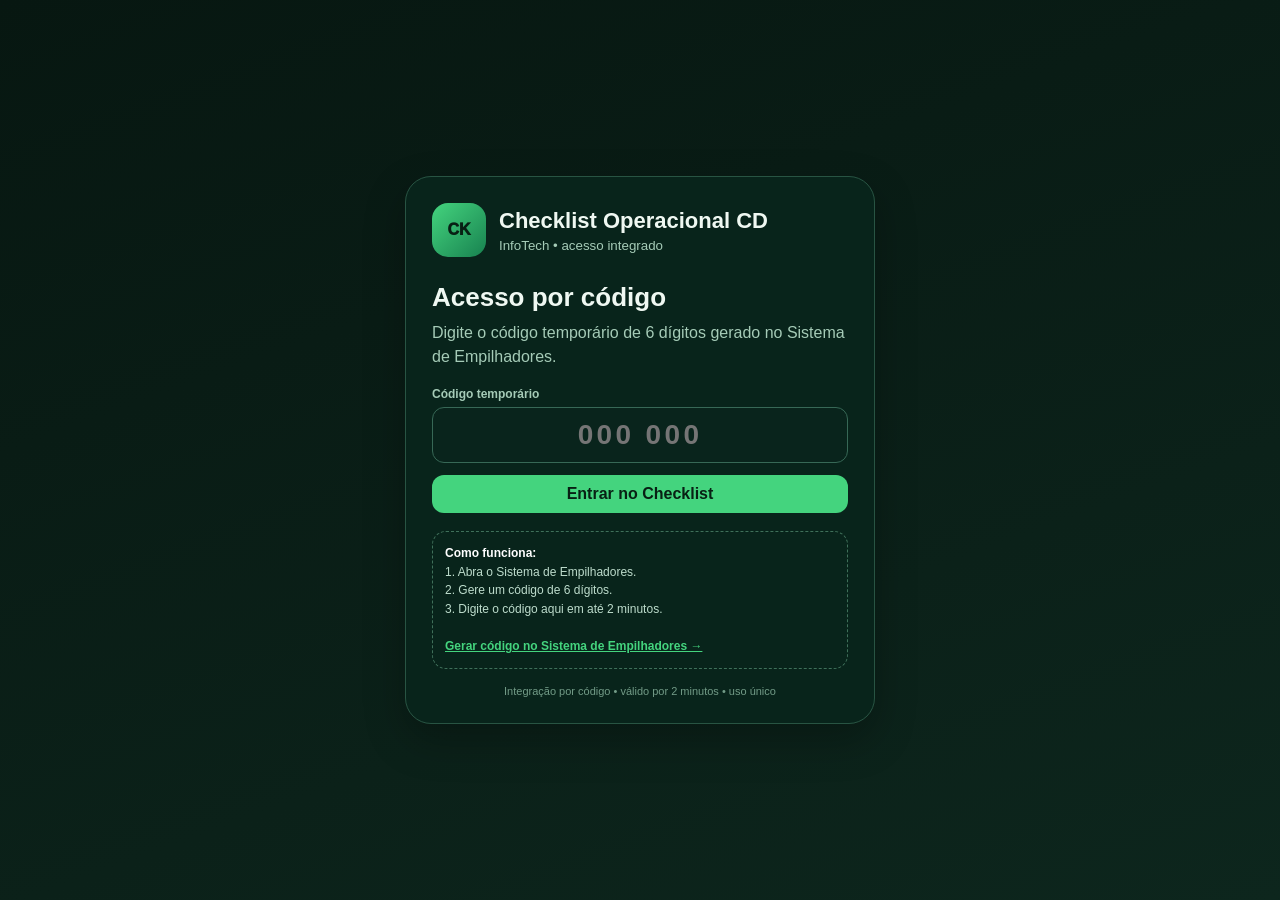
==== commit f02bb692: "Integra Checklist ao acesso por código temporário" ====
--- a/index.html
+++ b/index.html
@@ -45,17 +45,16 @@
 
 <section class="login-shell" id="loginScreen">
   <div class="login-card">
-    <div class="login-brand"><div class="login-logo">CK</div><div><h1>Checklist Operacional CD</h1><small>InfoTech • ambiente de testes</small></div></div>
-    <h2>Entrar</h2>
-    <p>Use um dos acessos de teste para visualizar o sistema completo por perfil.</p>
+    <div class="login-brand"><div class="login-logo">CK</div><div><h1>Checklist Operacional CD</h1><small>InfoTech • acesso integrado</small></div></div>
+    <h2>Acesso por código</h2>
+    <p>Digite o código temporário de 6 dígitos gerado no Sistema de Empilhadores.</p>
     <form id="loginForm">
-      <div class="field"><label>Usuário</label><input id="loginUser" autocomplete="username" placeholder="Ex.: Lucas"></div>
-      <div class="field"><label>Senha</label><input id="loginPass" type="password" autocomplete="current-password" placeholder="••••••••"></div>
-      <button class="btn primary" style="width:100%" type="submit">Entrar</button>
-      <div class="login-error hidden" id="loginError">Usuário ou senha incorretos.</div>
+      <div class="field"><label>Código temporário</label><input id="accessCode" inputmode="numeric" autocomplete="one-time-code" maxlength="7" placeholder="000 000" style="text-align:center;font-size:28px;font-weight:900;letter-spacing:.12em"></div>
+      <button class="btn primary" style="width:100%" type="submit">Entrar no Checklist</button>
+      <div class="login-error hidden" id="loginError">Código inválido.</div>
     </form>
-    <div class="demo-hint"><b>Acessos de teste:</b><br>ADM: Lucas / lucas123<br>Empilhador: Igor / igor123<br><br>Este arquivo é somente para visualização e testes locais.</div>
-    <div class="version">Secure Checklist 2.0.5 • protótipo completo de teste</div>
+    <div class="demo-hint"><b>Como funciona:</b><br>1. Abra o Sistema de Empilhadores.<br>2. Gere um código de 6 dígitos.<br>3. Digite o código aqui em até 2 minutos.<br><br><a href="empilhadores/" style="color:var(--green);font-weight:900">Gerar código no Sistema de Empilhadores →</a></div>
+    <div class="version">Integração por código • válido por 2 minutos • uso único</div>
   </div>
 </section>
 
@@ -232,6 +231,7 @@
 
 <div class="toast" id="toast"></div>
 
+<script src="shared/access-code.js"></script>
 <script>
 (()=>{
 const $=(s,p=document)=>p.querySelector(s), $$=(s,p=document)=>Array.from(p.querySelectorAll(s));
@@ -282,7 +282,17 @@
 ];
 let currentUser=null,currentTab='bateria',currentAdminPage='overview',editingEquipmentId=null;
 
-function login(user,pass){return users.find(u=>u.active&&u.username.toLowerCase()===user.trim().toLowerCase()&&u.password===pass)}
+function enterWithIdentity(identity){
+  const role=identity?.role==='adm'?'adm':'emp';
+  currentUser={id:'code_'+(identity?.matricula||Date.now()),name:identity?.name||identity?.matricula||'Operador',username:identity?.matricula||'codigo',role,active:true};
+  $('#loginError').classList.add('hidden');
+  $('#loginScreen').classList.add('hidden');
+  $('#appScreen').classList.remove('hidden');
+  applyUser();
+  audit.unshift({at:new Date().toISOString(),user:currentUser.name,event:'LOGIN_SUCCESS',origin:role==='adm'?'ADM':'Operação',detail:'Acesso por código temporário'+(identity?.matricula?' • matrícula '+identity.matricula:'')});
+  $('#ckOperator').value=currentUser.name;
+  calcKPIs();renderEquipment();renderHistory();renderAdmin();showOperation();
+}
 function applyUser(){
   $('#userName').textContent=currentUser.name;
   $('#roleName').textContent=currentUser.role==='adm'?'ADM / TI':'Empilhador';
@@ -291,7 +301,7 @@
   $('#sideRole').textContent=currentUser.role==='adm'?'Administrador / TI':'Operador';
   if(currentUser.role!=='adm') closeSidebar();
 }
-function logout(){currentUser=null;$('#appScreen').classList.add('hidden');$('#loginScreen').classList.remove('hidden');$('#loginPass').value='';closeSidebar();}
+function logout(){currentUser=null;InfoTechAccessCode.clearSession();$('#appScreen').classList.add('hidden');$('#loginScreen').classList.remove('hidden');$('#accessCode').value='';closeSidebar();}
 
 function openSidebar(){if(currentUser?.role!=='adm')return;$('#sidebar').classList.add('open');$('#backdrop').classList.add('show')}
 function closeSidebar(){$('#sidebar').classList.remove('open');$('#backdrop').classList.remove('show')}
@@ -382,7 +392,18 @@
 function openIssue(id){const i=issues.find(x=>x.id===id);if(!i)return;$('#issueId').value=i.id;$('#issueEquipment').value=`${i.code} · ${i.name}`;$('#issueStatus').value=i.status;$('#issueResolution').value=i.resolution||'';$('#issueDialog').showModal()}
 function saveIssue(ev){ev.preventDefault();const i=issues.find(x=>x.id===$('#issueId').value);if(!i)return;i.status=$('#issueStatus').value;i.resolution=$('#issueResolution').value.trim();audit.unshift({at:new Date().toISOString(),user:currentUser.name,event:'ISSUE_UPDATED',origin:'ADM',detail:`${i.code} • ${i.status}`});$('#issueDialog').close();renderAdmin();toast('Pendência atualizada.')}
 
-$('#loginForm').addEventListener('submit',e=>{e.preventDefault();const u=login($('#loginUser').value,$('#loginPass').value);if(!u){$('#loginError').classList.remove('hidden');return}$('#loginError').classList.add('hidden');currentUser=u;$('#loginScreen').classList.add('hidden');$('#appScreen').classList.remove('hidden');applyUser();audit.unshift({at:new Date().toISOString(),user:u.name,event:'LOGIN_SUCCESS',origin:u.role==='adm'?'ADM':'Operação',detail:'Acesso de teste'});$('#ckOperator').value=u.name;calcKPIs();renderEquipment();renderHistory();renderAdmin();showOperation()});
+$('#accessCode').addEventListener('input',e=>{const v=InfoTechAccessCode.normalizeCode(e.target.value);e.target.value=InfoTechAccessCode.formatCode(v)});
+$('#loginForm').addEventListener('submit',e=>{
+  e.preventDefault();
+  const result=InfoTechAccessCode.validate($('#accessCode').value);
+  if(!result.ok){
+    const messages={invalid_format:'Digite os 6 dígitos do código.',locked:'Muitas tentativas. Aguarde 1 minuto.',used:'Esse código já foi utilizado.',expired:'Esse código expirou. Gere outro no Sistema de Empilhadores.',not_found:'Nenhum código ativo foi encontrado.',wrong:'Código incorreto.'};
+    $('#loginError').textContent=messages[result.reason]||'Código inválido.';
+    $('#loginError').classList.remove('hidden');
+    return;
+  }
+  enterWithIdentity(result.identity);
+});
 $('#menuBtn').addEventListener('click',openSidebar);$('#closeSidebar').addEventListener('click',closeSidebar);$('#backdrop').addEventListener('click',closeSidebar);$('#logoutBtn').addEventListener('click',logout);$('#sideLogout').addEventListener('click',logout);$('#backToOperation').addEventListener('click',showOperation);
 $('#sideNav').addEventListener('click',e=>{const b=e.target.closest('[data-admin-page]');if(b)showAdmin(b.dataset.adminPage)});
 document.addEventListener('click',e=>{const j=e.target.closest('[data-admin-page-jump]');if(j)showAdmin(j.dataset.adminPageJump);const oc=e.target.closest('[data-open-checklist]');if(oc)openChecklist();const c=e.target.closest('[data-check]');if(c)openChecklist(c.dataset.check);const ac=e.target.closest('[data-admin-check]');if(ac)openChecklist(ac.dataset.adminCheck);const ed=e.target.closest('[data-edit-equipment]');if(ed)openEquipmentDialog(ed.dataset.editEquipment);const te=e.target.closest('[data-toggle-equipment]');if(te){const item=equipment.find(x=>x.id===te.dataset.toggleEquipment);item.active=!item.active;audit.unshift({at:new Date().toISOString(),user:currentUser.name,event:'EQUIPMENT_'+(item.active?'ACTIVATED':'DEACTIVATED'),origin:'ADM',detail:item.code});calcKPIs();renderEquipment();renderAdmin();toast(item.active?'Equipamento ativado.':'Equipamento desativado sem apagar histórico.')}const tr=e.target.closest('[data-treat-issue]');if(tr)openIssue(tr.dataset.treatIssue);const ru=e.target.closest('[data-reset-user]');if(ru){const u=users.find(x=>x.id===ru.dataset.resetUser);const p=prompt('Nova senha temporária para '+u.name+':',u.password);if(p){u.password=p;audit.unshift({at:new Date().toISOString(),user:currentUser.name,event:'PASSWORD_RESET',origin:'ADM',detail:u.username});toast('Senha de teste atualizada.')}}const tu=e.target.closest('[data-toggle-user]');if(tu){const u=users.find(x=>x.id===tu.dataset.toggleUser);if(u.id===currentUser.id){toast('Não bloqueie o próprio acesso durante o teste.');return}u.active=!u.active;renderAdmin();toast(u.active?'Usuário ativado.':'Usuário bloqueado.')}const tc=e.target.closest('[data-template-edit]');if(tc){toast('Modelo '+typeLabel[tc.dataset.templateEdit]+': nesta prévia a edição detalhada fica simulada.')}const cl=e.target.closest('[data-close]');if(cl)$('#'+cl.dataset.close).close()});
@@ -391,7 +412,7 @@
 $('#resolveAllDemo').addEventListener('click',()=>{issues.forEach(i=>{if(i.status!=='resolved'){i.status='resolved';i.resolution='Resolvida em lote na demonstração.'}});renderAdmin();toast('Pendências de teste resolvidas.')} );
 $('#downloadAudit').addEventListener('click',()=>toast('Visualização: exportação de auditoria depende do servidor.'));$('#newTemplateBtn').addEventListener('click',()=>toast('Nova versão de modelo simulada.'));$('#reportCsv').addEventListener('click',()=>toast('Visualização: CSV depende do servidor.'));$('#reportPdf').addEventListener('click',()=>window.print());$('#backupBtn').addEventListener('click',()=>toast('Backup de teste concluído (simulação).'));$('#healthBtn').addEventListener('click',()=>{$('#healthResult').textContent='Interface: OK • Dados locais: OK • Perfis: OK • Histórico: OK • Backend: não conectado (modo visualização)'});$('#saveUiSettings').addEventListener('click',()=>{const n=$('#gridSetting').value;document.documentElement.style.setProperty('--battery-cols',n);toast('Preferência visual salva somente nesta sessão de teste.')});
 
-$('#todayText').textContent=now.toLocaleDateString('pt-BR',{weekday:'long',day:'2-digit',month:'long',year:'numeric'});$('#serverTime').textContent='servidor '+now.toLocaleTimeString('pt-BR',{hour:'2-digit',minute:'2-digit'});refreshEquipmentSelect('bateria','bat01');calcKPIs();renderEquipment();renderHistory();renderAdmin();
+$('#todayText').textContent=now.toLocaleDateString('pt-BR',{weekday:'long',day:'2-digit',month:'long',year:'numeric'});$('#serverTime').textContent='servidor '+now.toLocaleTimeString('pt-BR',{hour:'2-digit',minute:'2-digit'});refreshEquipmentSelect('bateria','bat01');calcKPIs();renderEquipment();renderHistory();renderAdmin();const restoredSession=InfoTechAccessCode.currentSession();if(restoredSession?.identity)enterWithIdentity(restoredSession.identity);
 })();
 </script>
 </body>
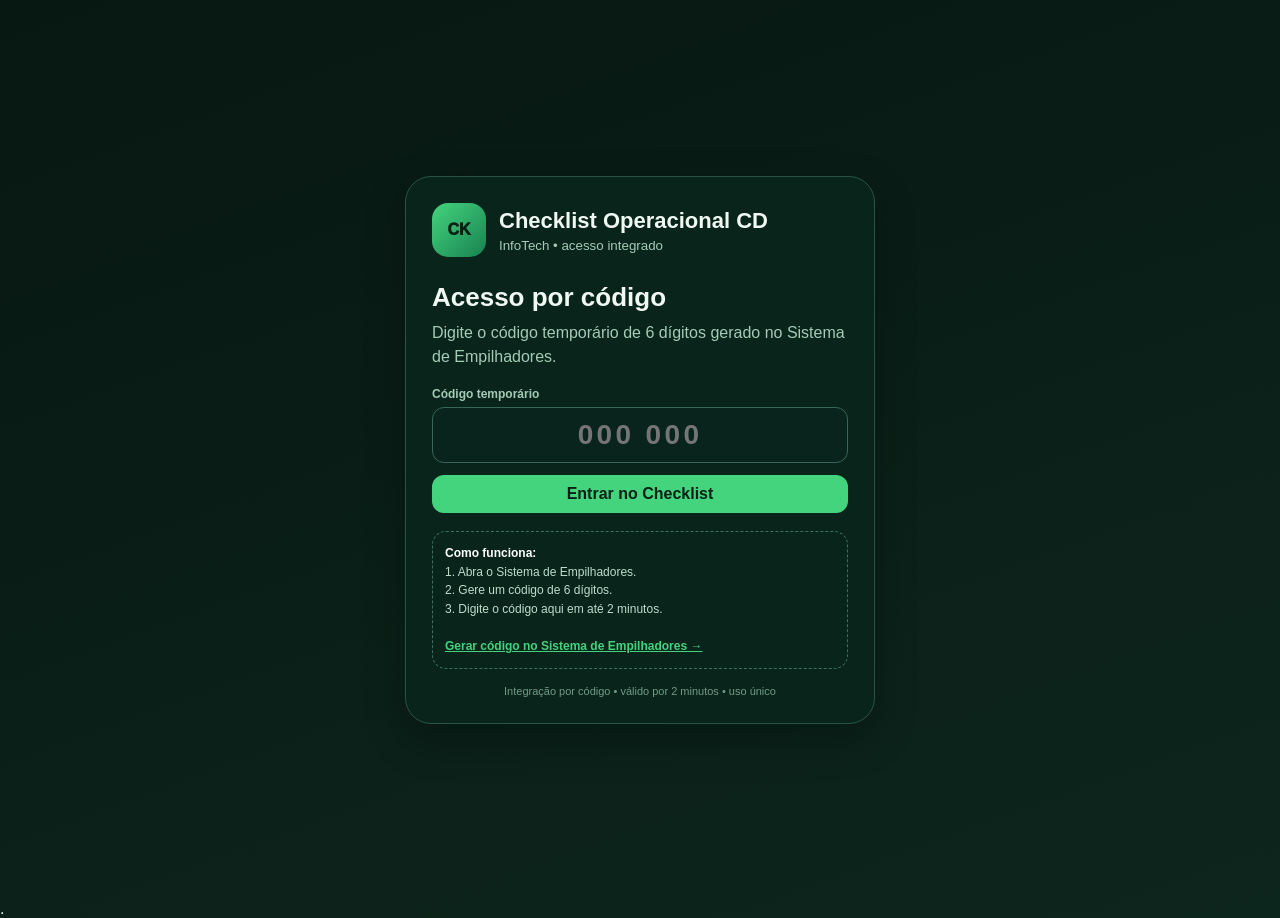
==== commit 52eef77e: "Update index.html" ====
--- a/index.html
+++ b/index.html
@@ -416,4 +416,5 @@
 })();
 </script>
 </body>
-</html>+</html>
+.
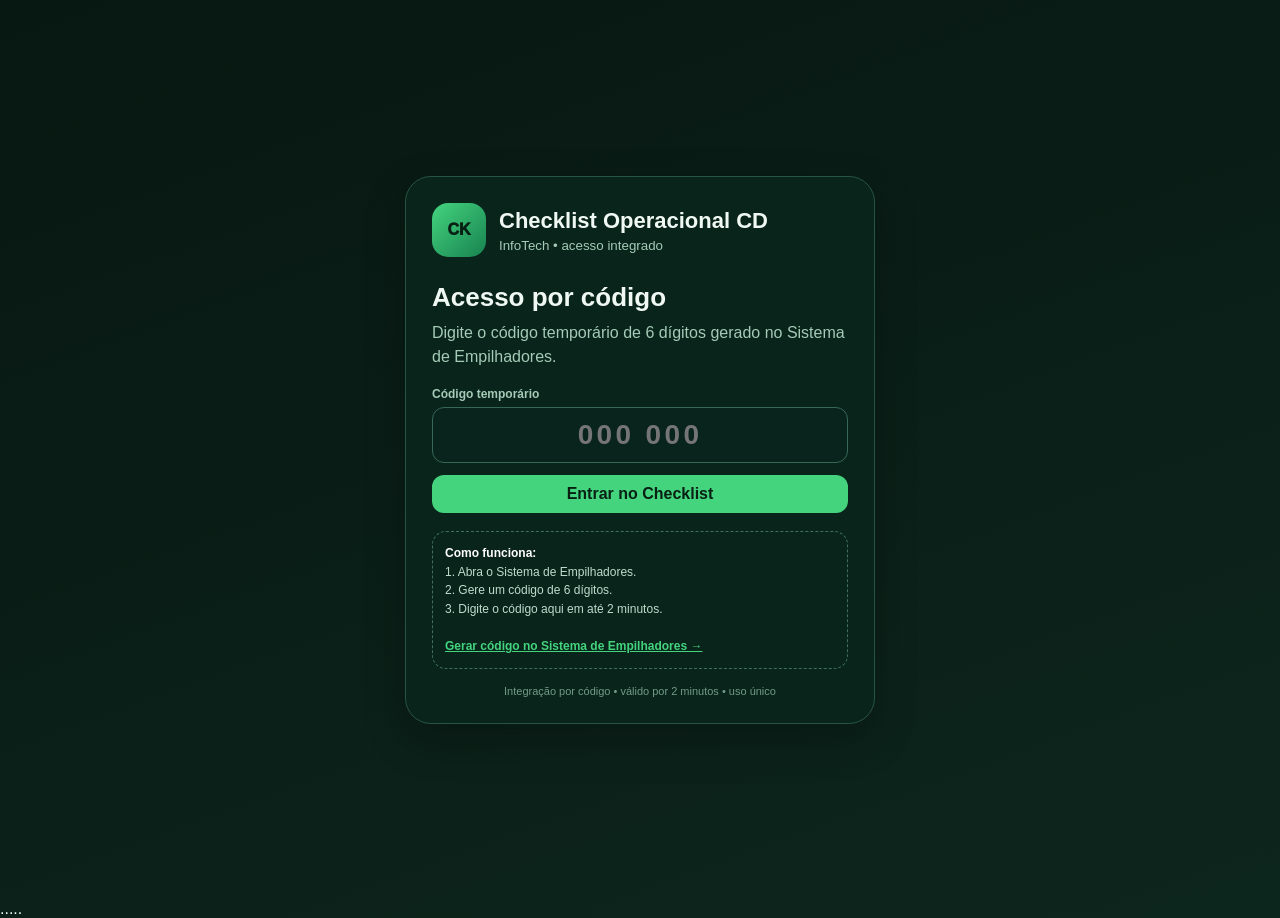
==== commit 969b0aa7: "Fix formatting issues in index.html" ====
--- a/index.html
+++ b/index.html
@@ -417,4 +417,4 @@
 </script>
 </body>
 </html>
-.
+.....
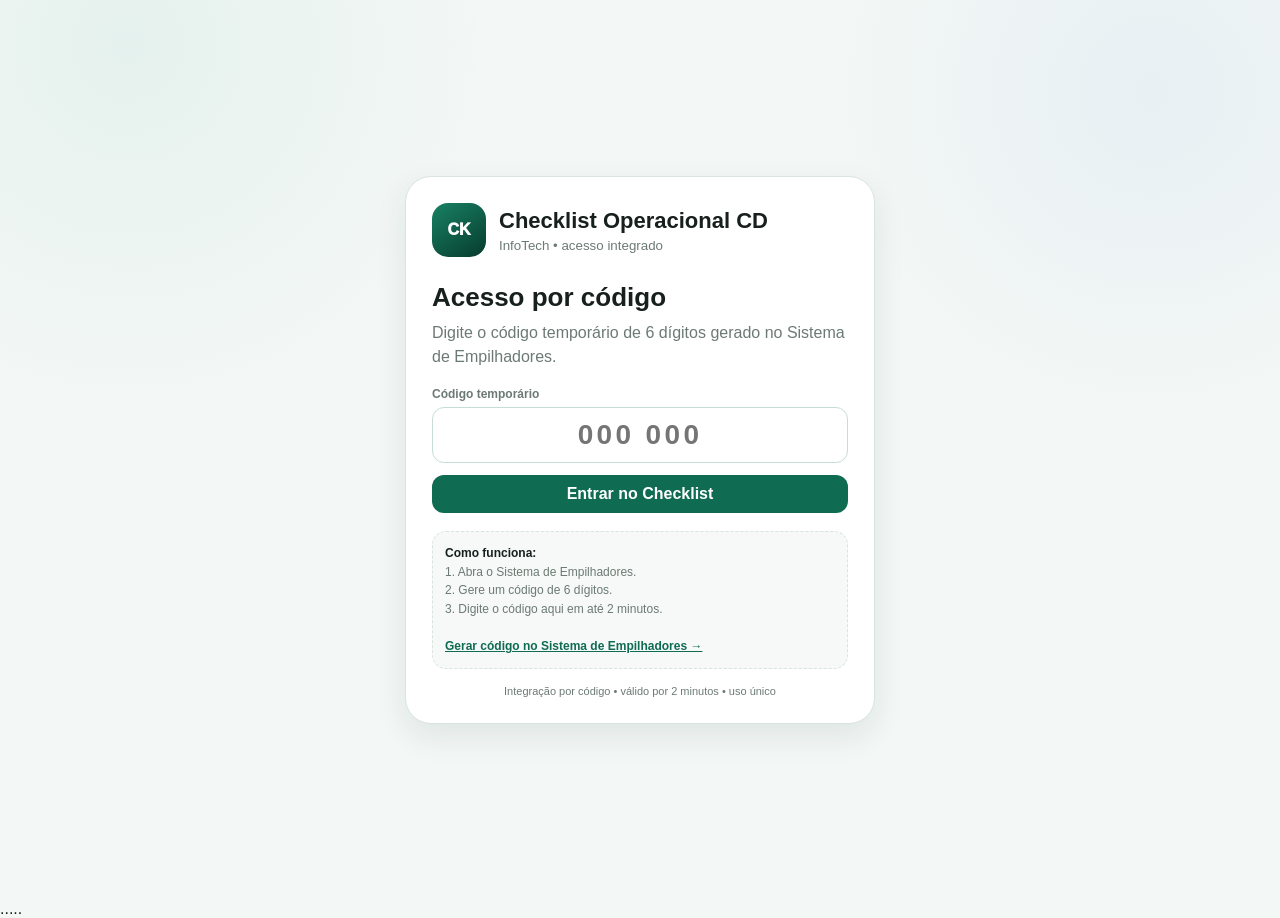
==== commit 0ff3c195: "Load shared empilhadores palette in index.html" ====
--- a/index.html
+++ b/index.html
@@ -40,6 +40,7 @@
 @media (max-width:460px){.grid.battery-grid,.grid.standard-grid{grid-template-columns:1fr}.kpis,.admin-kpis{grid-template-columns:1fr 1fr}.meta{grid-template-columns:1fr}.history-item{flex-direction:column}.history-right{text-align:left;min-width:0}.brand small{display:none}}
 @media print{.topbar,.hero-actions,.toolbar,.nav,.sidebar,.backdrop,.footer-label,.foot .btn{display:none!important}body{background:#fff;color:#000}.app{max-width:none;padding:0}}
 </style>
+<link rel="stylesheet" href="shared/checklist-theme.css">
 </head>
 <body>
 
--- a/shared/checklist-theme.css
+++ b/shared/checklist-theme.css
@@ -0,0 +1,57 @@
+/* Checklist palette matched to empilhadores/assets/app.bundle.css. */
+:root {
+  --bg:#f3f7f5; --bg2:#eef8f4; --panel:#fff; --panel2:#f6f9f7;
+  --line:#d9e4df; --green:#0f6b52; --green2:#188164;
+  --text:#17201d; --muted:#6c7a74; --card:#fff; --ink:#17201d;
+  --ok:#188164; --warn:#ef8b44; --crit:#db5c52; --info:#397fe0;
+  --shadow:0 12px 32px rgba(20,57,46,.09);
+}
+html,body {
+  background:radial-gradient(circle at 10% 5%,rgba(47,168,142,.07),transparent 25%),
+             radial-gradient(circle at 90% 10%,rgba(57,127,224,.06),transparent 23%),var(--bg);
+  font-family:Arial,Helvetica,sans-serif;
+}
+.btn {background:var(--green);color:#fff}
+.btn.primary {background:var(--green);color:#fff}
+.btn.ghost {color:var(--green);background:#fff}
+.btn.danger {background:var(--crit)}
+.btn.warn {background:#ad601b}
+.login-card,.topbar,.kpi,.nav,.panel,.admin-card,dialog {
+  background:var(--panel);color:var(--text);border-color:var(--line);box-shadow:var(--shadow);
+}
+.login-logo,.logo {background:linear-gradient(145deg,var(--green2),#073b2d);color:#fff}
+.field input,.field select,.field textarea,.search input,.toolbar select,
+.filter-row input,.filter-row select {
+  background:#fff;color:var(--text);border-color:#c8ddd5;
+}
+.field input:focus,.field select:focus,.field textarea:focus,
+.search input:focus,.toolbar select:focus {border-color:var(--green);outline:2px solid rgba(15,107,82,.11)}
+.login-error {background:#fff0ef;border-color:#efc8c5;color:#9d3733}
+.demo-hint {background:#f6f9f7;border-color:var(--line);color:var(--muted)}
+.demo-hint b,.chip b {color:var(--text)}
+.version,.footer-label,.sidebar-foot {color:var(--muted)}
+.chip,.nav,.list-row,.sidebar-user,.check-row {background:#f6f9f7;color:var(--text);border-color:var(--line)}
+.kpi small {color:var(--muted)}
+.nav button.active,.side-nav button.active {background:var(--green);color:#fff}
+.card,.history-item {border:1px solid var(--line);box-shadow:var(--shadow)}
+.card::before {background:#9caaa3}
+.code,.meta-box span,.foot small,.history-item small,.history-right time {color:var(--muted)}
+.meta-box,.obs {background:#f3f7f5;color:#315f50}
+.history-item b {color:var(--green)}
+.sidebar {background:#fff;color:var(--text);box-shadow:20px 0 50px rgba(20,57,46,.13)}
+.side-nav button {color:var(--text)}
+.side-nav button:hover {background:#edf7f3}
+.side-nav .sep {background:var(--line)}
+.side-nav .danger-link {color:#b03c36}
+.admin-card,.list-row {box-shadow:none}
+.progress {background:#e7f2ed;border-color:var(--line)}
+.progress > span {background:var(--green)}
+table {background:#fff;color:var(--text)}
+th {background:#e7f2ed;color:#315548}
+.statline {border-color:var(--line)}
+dialog .dialog-head,dialog .dialog-foot {border-color:var(--line)}
+.toast {background:#fff;border-color:var(--line);color:var(--text)}
+@media print {
+  html,body {background:#fff;color:#000}
+  .topbar,.kpi,.panel,.admin-card,.card,.history-item {box-shadow:none}
+}
